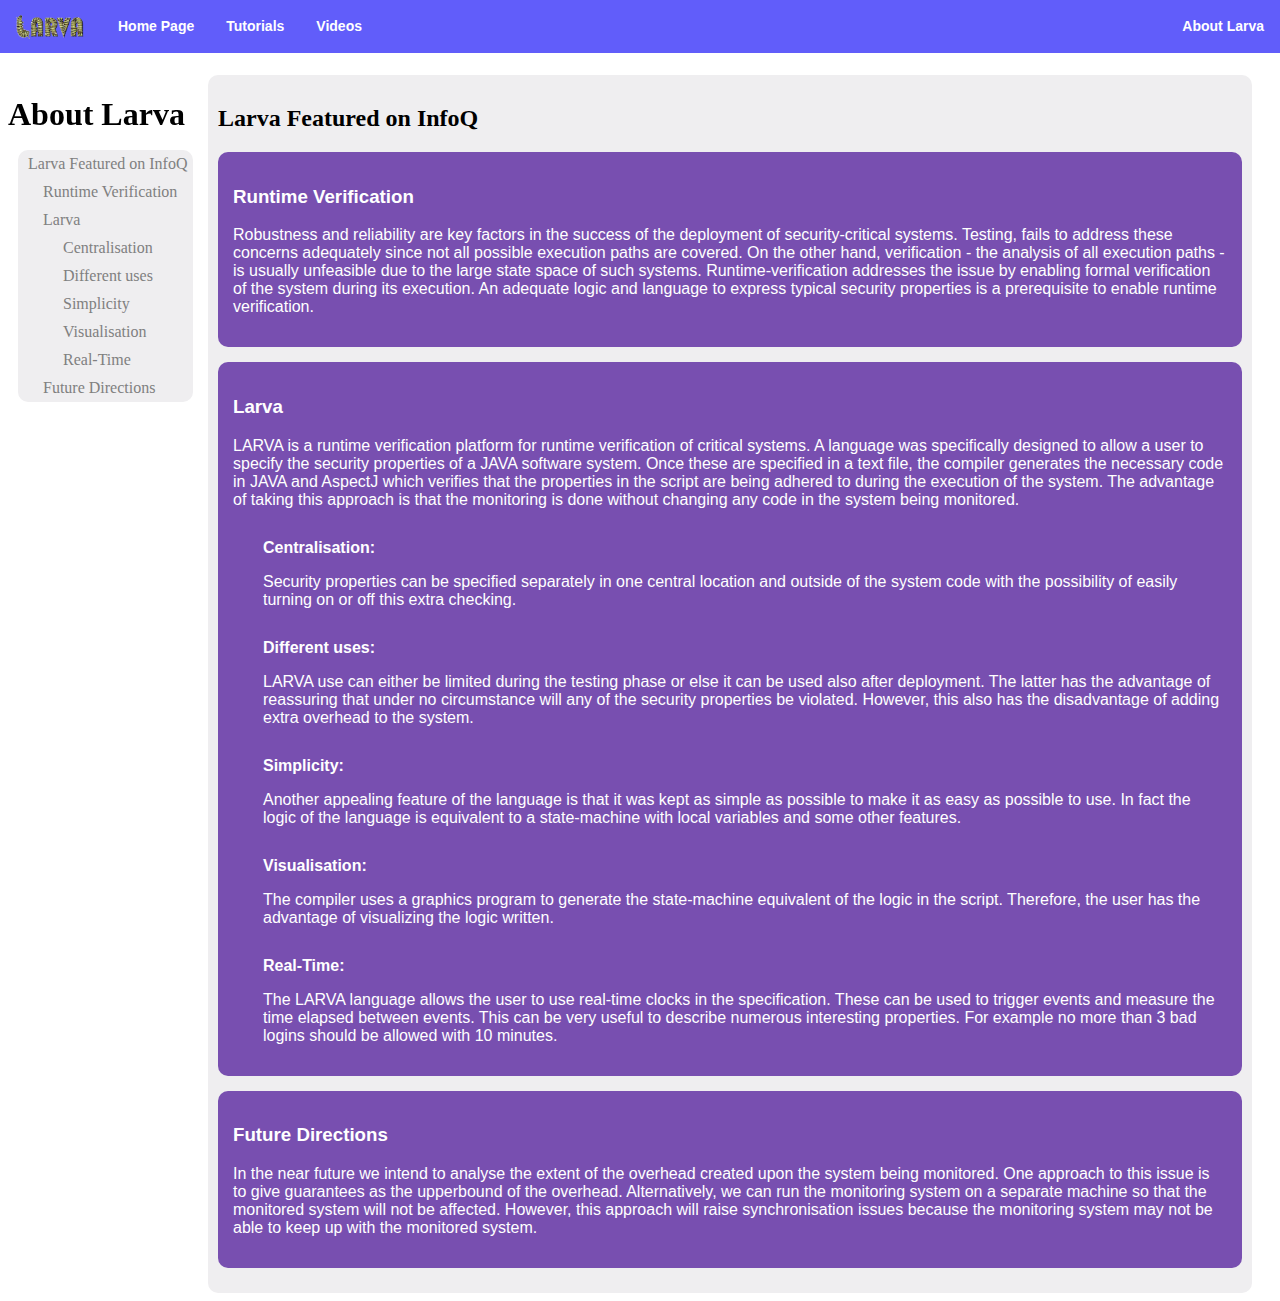
==== html/about_larva.html @ da55921a "Add files via upload" ====
<!DOCTYPE html>
<html lang="en">

<link href="about_larva.css" rel="stylesheet">

<head>
    <meta charset="utf-8">
    <meta http-equiv="X-UA-Compatible" content="IE=edge">
    <meta name="viewport" content="width=device-width, initial-scale=1.0">
    <title>Larva Tutorial</title>
    <link rel="stylesheet" href="main.css">

    <ul>
        <li><img src="larva.gif" alt="Larva"></li>
        <li><a class="l" href="index.html"> Home Page</a></li>
        <li><a class="l" href="tutorials.html"> Tutorials </a></li>
        <li><a class="l" href="videos.html"> Videos </a></li>
        <li><a class="r" href="about_larva.html"> About Larva </a></li>
    </ul>

</head>

<body>
    <h1> About Larva </h1>
    <div class="summary">
        <a class="first-row" href="#Larva Featured on InfoQ">Larva Featured on InfoQ</a>
        <a class="second-row" href="#Runtime Verification"> Runtime Verification</a>
        <a class="second-row" href="#Larva"> Larva</a>
        <a class="third-row" href="#Centralisation"> Centralisation</a>
        <a class="third-row" href="#Different uses"> Different uses</a>
        <a class="third-row" href="#Simplicity">  Simplicity</a>
        <a class="third-row" href="#Visualisation"> Visualisation</a>
        <a class="third-row" href="#Real-Time"> Real-Time</a>
        <a class="second-row" href="#Future Directions"> Future Directions</a>
        <!-- <a class="second-row" href="#Introduction to Aspect-Oriented"> Aspect-Oriented</a>
        <a class="second-row" href="#Literature Review of Runtime Verification"> Review Runtime Verification</a>
        <a class="second-row" href="#Runtime Monitoring"> Runtime Monitoring</a> -->
    </div>

    <div class="global-block">
        <h2 id="Larva Featured on InfoQ"> Larva Featured on InfoQ </h2>

        <div class="block" id="Runtime Verification">
            <h3>Runtime Verification</h3>
            <p>Robustness and reliability are key factors in the success of the deployment of security-critical systems. Testing, fails to address these concerns adequately since not all possible execution paths are covered. On the other hand, verification
                - the analysis of all execution paths - is usually unfeasible due to the large state space of such systems. Runtime-verification addresses the issue by enabling formal verification of the system during its execution. An adequate logic
                and language to express typical security properties is a prerequisite to enable runtime verification.</p>
        </div>

        <div class="block" id="Larva">
            <h3>Larva</h3>
            <p>LARVA is a runtime verification platform for runtime verification of critical systems. A language was specifically designed to allow a user to specify the security properties of a JAVA software system. Once these are specified in a text file,
                the compiler generates the necessary code in JAVA and AspectJ which verifies that the properties in the script are being adhered to during the execution of the system. The advantage of taking this approach is that the monitoring is done
                without changing any code in the system being monitored.</p>


            <div class="little-block" id="Centralisation">
                <h4>Centralisation:</h4>
                <p>Security properties can be specified separately in one central location and outside of the system code with the possibility of easily turning on or off this extra checking.</p>
            </div>

            <div class="little-block" id="Different uses">
                <h4>Different uses:</h4>
                <p>LARVA use can either be limited during the testing phase or else it can be used also after deployment. The latter has the advantage of reassuring that under no circumstance will any of the security properties be violated. However, this
                    also has the disadvantage of adding extra overhead to the system.</p>
            </div>

            <div class="little-block" id="Simplicity">
                <h4>Simplicity:</h4>
                <p>Another appealing feature of the language is that it was kept as simple as possible to make it as easy as possible to use. In fact the logic of the language is equivalent to a state-machine with local variables and some other features.</p>
            </div>

            <div class="little-block" id="Visualisation">
                <h4>Visualisation:</h4>
                <p>The compiler uses a graphics program to generate the state-machine equivalent of the logic in the script. Therefore, the user has the advantage of visualizing the logic written.</p>
            </div>

            <div class="little-block" id="Real-Time">
                <h4>Real-Time:</h4>
                <p>The LARVA language allows the user to use real-time clocks in the specification. These can be used to trigger events and measure the time elapsed between events. This can be very useful to describe numerous interesting properties. For
                    example no more than 3 bad logins should be allowed with 10 minutes.</p>
            </div>
        </div>

        <div class="block" id="Future Directions">
            <h3>Future Directions</h3>
            <p>In the near future we intend to analyse the extent of the overhead created upon the system being monitored. One approach to this issue is to give guarantees as the upperbound of the overhead. Alternatively, we can run the monitoring system
                on a separate machine so that the monitored system will not be affected. However, this approach will raise synchronisation issues because the monitoring system may not be able to keep up with the monitored system.</p>
        </div>

        <!--   <div class="block" id="Introduction to Aspect-Oriented">
            <h3>Introduction to Aspect-Oriented Programming as a Tool for Runtime Verification</h3>
            <p>In [1], we have given some examples to illustrate the appropriateness of using aspect-oriented programming. The most appealing contribution of aspect-oriented programming is the fact the monitoring code is automatically injected in the code
                without the need of manual intervention.</p>
        </div>

        <div class="block" id="Literature Review of Runtime Verification">
            <h3>Literature Review of Runtime Verification and Proposed Work</h3>
            <p>In [2], we have gone through major works in the area of runtime verification, highlighting examples and technologies which will be useful for our proposed work. The paper ends with a concrete proposal for creating a runtime verification tool
                (LARVA) and employing it in an appropriate case-study.</p>
        </div>

        <div class="block" id="Runtime Monitoring">
            <h3>Dynamic Event-Based Runtime Monitoring of Real-Time and Contextual Properties</h3>
            <p>In [3], we give the mathematical background of the runtime verification system LARVA. In addition, we give account of a case-study carried out on a transaction system. Finally, LARVA is compared to other prominent tools in the area of runtime
                verification through a benchmark.</p>
        </div> -->
    </div>
</body>

</html>
---- html/about_larva.css ----
body h1 {
    position: fixed;
}

.first-row {
    margin-left: 5px;
    color: gray;
    text-decoration: none;
    padding: 5px;
}

.second-row {
    margin-left: 20px;
    color: gray;
    text-decoration: none;
    padding: 5px;
}

.third-row {
    margin-left: 40px;
    color: gray;
    text-decoration: none;
    padding: 5px;
}

.global-block {
    background-color: #efeef0;
    margin-top: 75px;
    border-radius: 10px;
    margin-right: 20px;
    margin-left: 200px;
    padding: 10px;
    flex: 5%;
}

.summary {
    flex: 20%;
    margin-top: 75px;
    margin-right: 20px;
    margin-left: 10px;
    background-color: #efeef0;
    position: fixed;
    border-radius: 10px;
    display: grid;
}

.block {
    font-family: "Arial";
    color: white;
    text-align: left;
    background-color: #784fb0;
    border-radius: 10px;
    padding: 15px;
    margin-bottom: 15px;
}

.little-block {
    font-family: "Arial";
    color: white;
    text-align: left;
    background-color: #784fb0;
    padding-left: 30px;
}

div h4 {
    margin-top: 30px;
    margin-bottom: 0px;
}

@media screen and (max-width:680px) {
    /*a modifier pour faire une petite page cacher*/
    .summary {
        flex: 0%;
    }
    .global-block {
        margin-left: 20px;
    }
}
---- html/main.css ----
ul {
    list-style-type: none;
    margin: 0;
    padding: 0;
    overflow: hidden;
    position: fixed;
    background-color: #615dfa;
    top: 0;
    left: 0;
    width: 100%;
}

li a {
    cursor: pointer;
    display: block;
    color: white;
    flex-wrap: wrap;
    text-align: center;
    margin-top: 6px;
    padding: 12px 16px;
    text-decoration: none;
    font-family: "Arial";
    font-weight: bold;
    font-size: 14px;
}

li img {
    width: 70px;
    height: auto;
    display: block;
    float: left;
    padding: 14px 16px;
    text-decoration: none;
}

.l {
    float: left;
}

.r {
    float: right;
}

.flex-container {
    /* display: flex; */
    padding: 50px;
}

.tutorial-button {
    cursor: pointer;
    width: 320px;
    height: 500px;
    /* position: fixed; */
    margin-right: 70%;
    margin-left: 4%;
    margin-top: 200px;
}

.video-button {
    cursor: pointer;
    width: 320px;
    height: 500px;
    /* position: fixed; */
    margin-right: 30%;
    margin-left: 37%;
    margin-top: 100px;
}

.larva-button {
    cursor: pointer;
    width: 320px;
    height: 500px;
    /* position: fixed; */
    margin-right: 4%;
    margin-left: 70%;
    margin-top: 150px;
}

body::-webkit-scrollbar {
    width: 10px;
}

body::-webkit-scrollbar-track {
    background-color: #e5e5e5;
}

body::-webkit-scrollbar-thumb {
    background-color: #615dfa;
    border-radius: 15px;
}

body::-webkit-scrollbar-thumb:hover {
    background-color: #b5076b;
}

footer {
    margin-top: 40px;
    border-top: 7px solid #6f6f6f;
    background-color: #615dfa;
    color: white;
    padding: 5px 100px;
}

footer h1 {
    border-bottom: 1px solid white;
}

footer a {
    font-size: small;
    padding-bottom: 5px;
    color: white;
    text-decoration: none;
    display: grid;
}

footer .contact {
    text-decoration: none;
    display: flex;
    flex-wrap: wrap;
}

.Gordon-J-Pace {
    text-align: left;
    float: left;
    margin-left: 50px;
    flex: 10%;
}

.Christian-Colombo {
    text-align: right;
    float: right;
    margin-right: 50px;
    flex: 10%;
}

@media screen and (max-width:680px) {
    li a {
        cursor: pointer;
        display: block;
        color: white;
        flex-wrap: wrap;
        text-align: center;
        margin-top: 14px;
        padding: 5px;
        text-decoration: none;
        font-family: "Arial";
        font-weight: bold;
        font-size: 14px;
    }
}
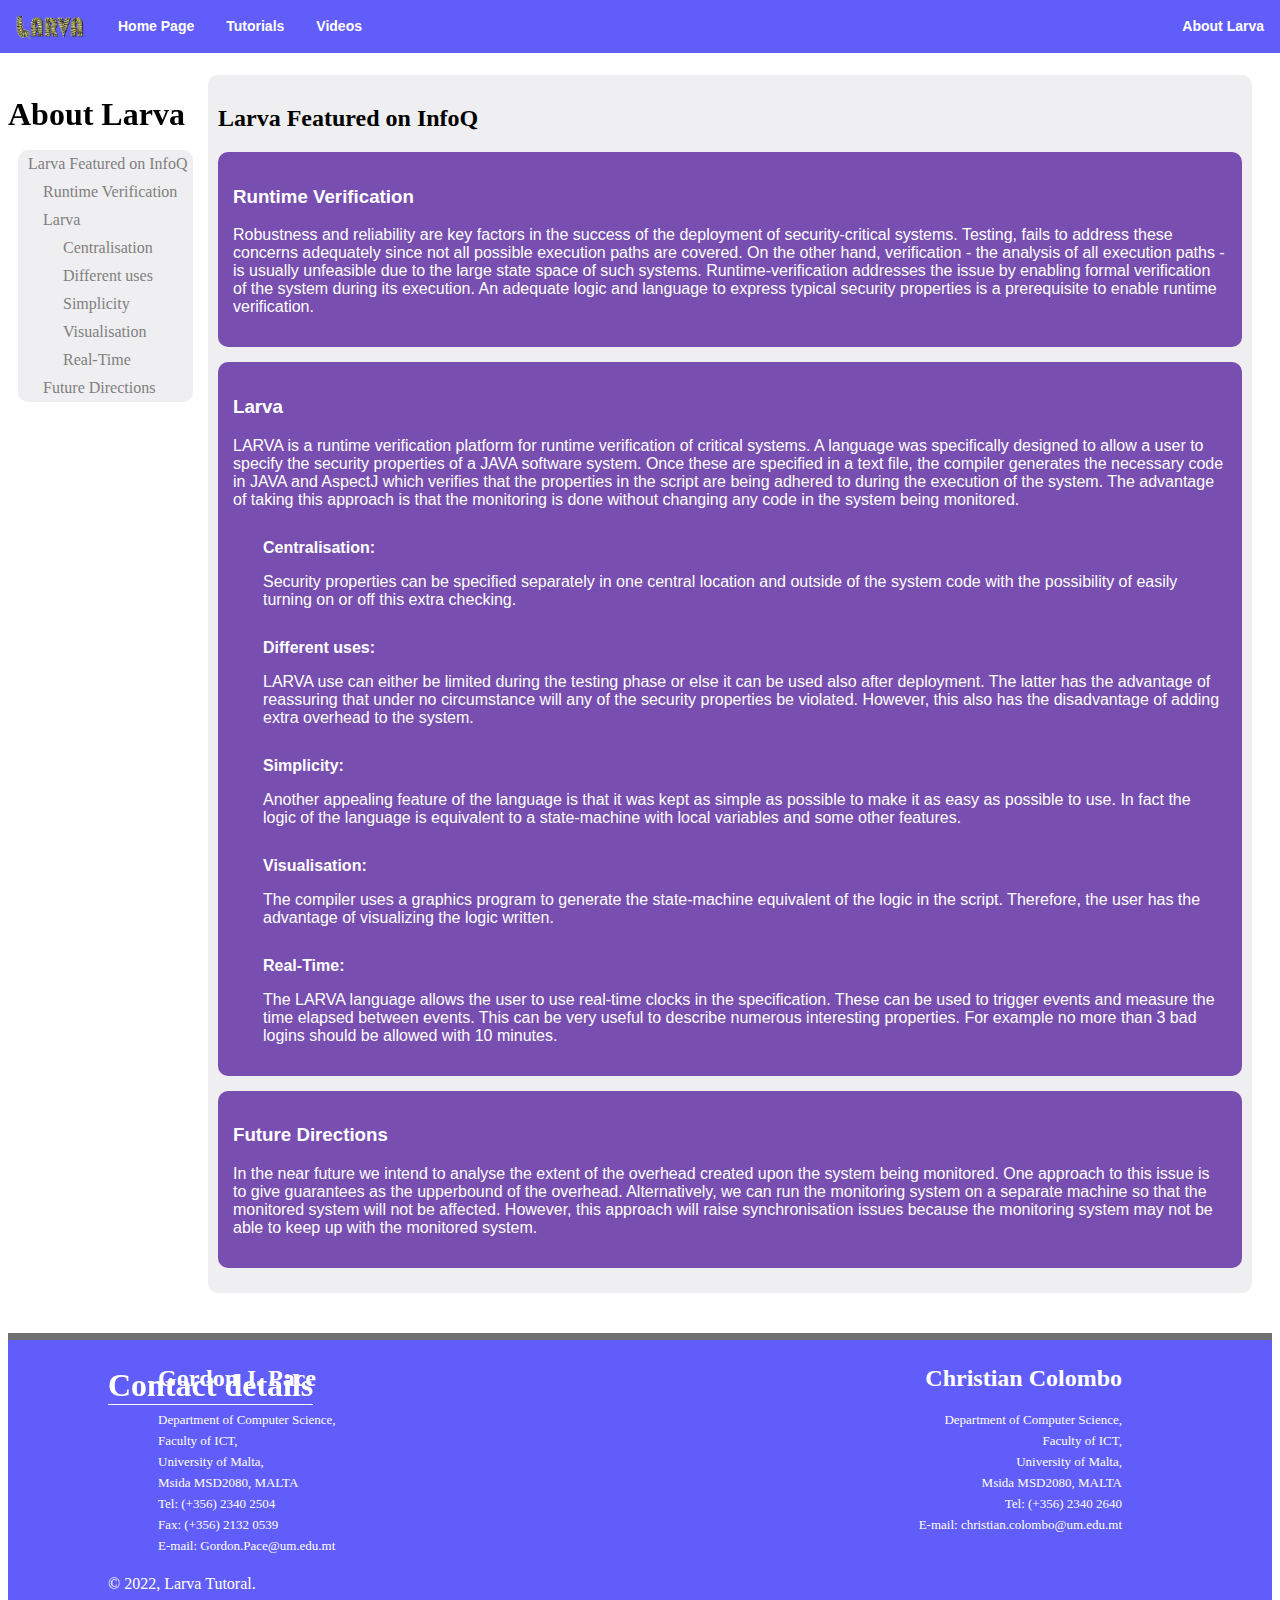
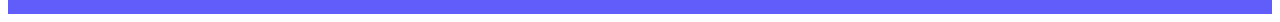
==== commit bf975c44: "Add files via upload" ====
--- a/html/about_larva.html
+++ b/html/about_larva.html
@@ -108,4 +108,30 @@
     </div>
 </body>
 
+<footer>
+    <h1>Contact details</h1>
+    <div class="contact">
+        <div class="Gordon-J-Pace">
+            <h2>Gordon J. Pace</h2>
+            <a href="https://www.um.edu.mt/ict/cs">Department of Computer Science,</a>
+            <a href="https://www.um.edu.mt/ict">Faculty of ICT,</a>
+            <a href="https://www.um.edu.mt">University of Malta,</a>
+            <a>Msida MSD2080, MALTA</a>
+            <a>Tel: (+356) 2340 2504</a>
+            <a>Fax: (+356) 2132 0539</a>
+            <a>E-mail: Gordon.Pace@um.edu.mt</a>
+        </div>
+        <div class="Christian-Colombo">
+            <h2>Christian Colombo</h2>
+            <a href="https://www.um.edu.mt/ict/cs">Department of Computer Science,</a>
+            <a href="https://www.um.edu.mt/ict">Faculty of ICT,</a>
+            <a href="https://www.um.edu.mt">University of Malta,</a>
+            <a>Msida MSD2080, MALTA</a>
+            <a>Tel: (+356) 2340 2640</a>
+            <a>E-mail: christian.colombo@um.edu.mt</a>
+        </div>
+    </div>
+    <p>&copy; 2022, Larva Tutoral.</p>
+</footer>
+
 </html>--- a/html/main.css
+++ b/html/main.css
@@ -46,34 +46,18 @@
     padding: 50px;
 }
 
-.tutorial-button {
+.block-button {
+    display: flex;
+}
+
+.button {
     cursor: pointer;
     width: 320px;
     height: 500px;
-    /* position: fixed; */
-    margin-right: 70%;
-    margin-left: 4%;
+    flex: 33%;
+    margin-left: 20px;
+    margin-right: 20px;
     margin-top: 200px;
-}
-
-.video-button {
-    cursor: pointer;
-    width: 320px;
-    height: 500px;
-    /* position: fixed; */
-    margin-right: 30%;
-    margin-left: 37%;
-    margin-top: 100px;
-}
-
-.larva-button {
-    cursor: pointer;
-    width: 320px;
-    height: 500px;
-    /* position: fixed; */
-    margin-right: 4%;
-    margin-left: 70%;
-    margin-top: 150px;
 }
 
 body::-webkit-scrollbar {
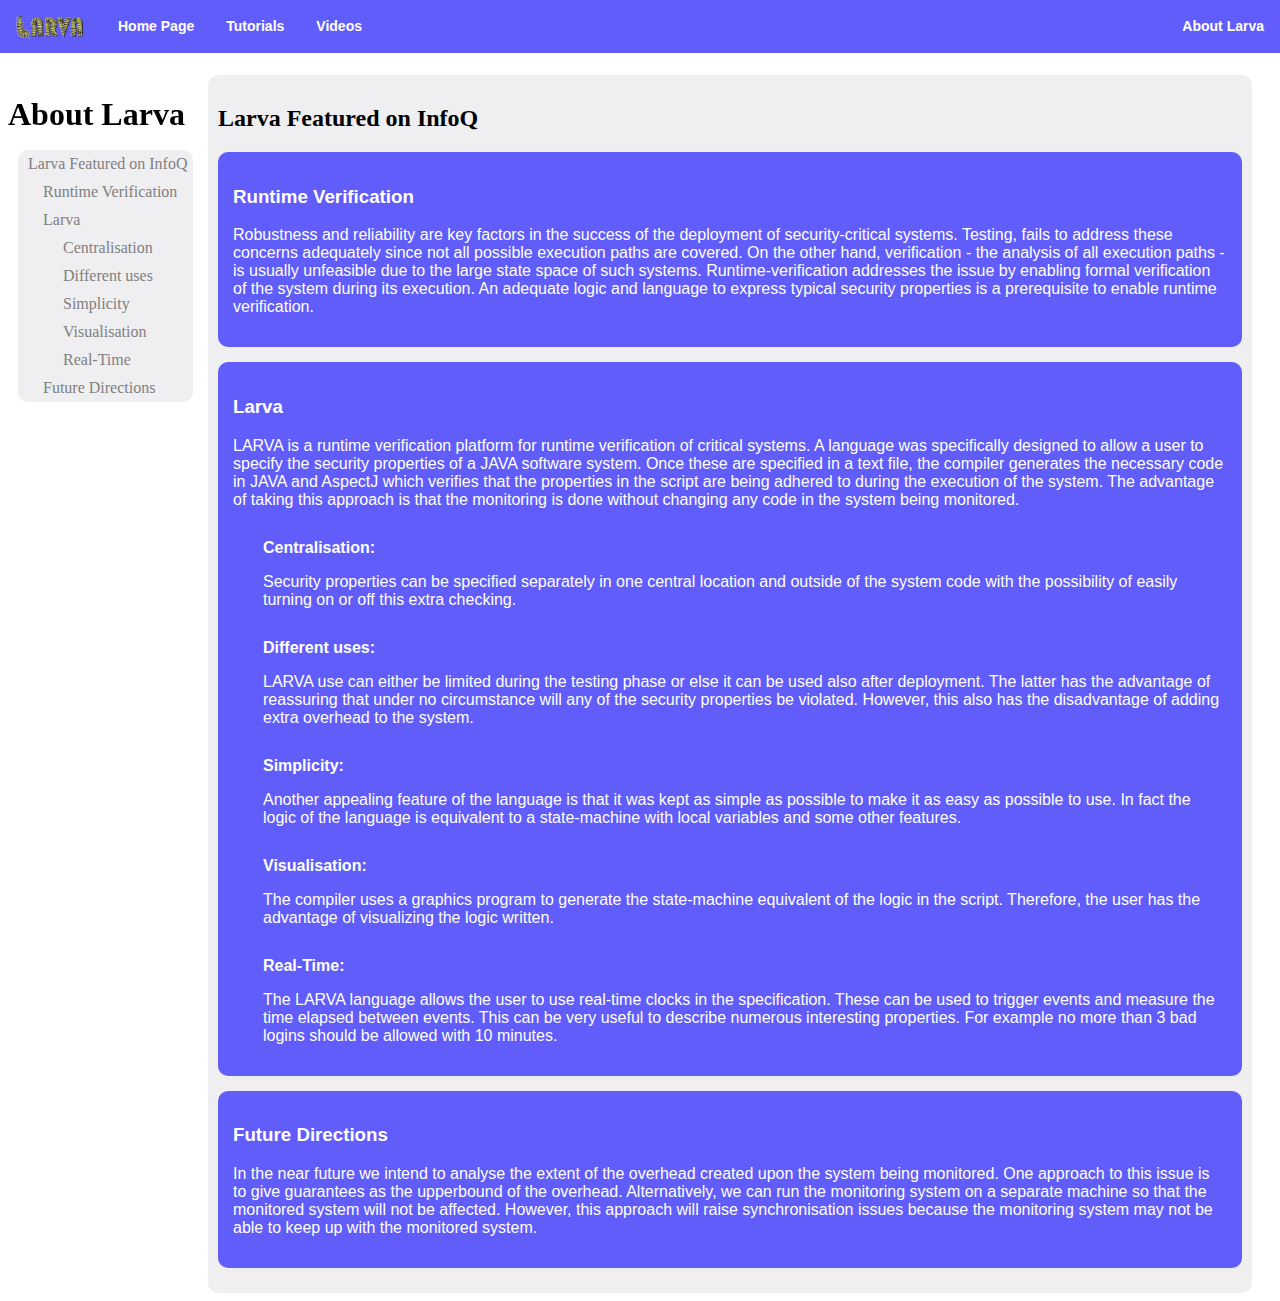
==== commit e55d5fed: "Add files via upload" ====
--- a/html/about_larva.html
+++ b/html/about_larva.html
@@ -108,30 +108,4 @@
     </div>
 </body>
 
-<footer>
-    <h1>Contact details</h1>
-    <div class="contact">
-        <div class="Gordon-J-Pace">
-            <h2>Gordon J. Pace</h2>
-            <a href="https://www.um.edu.mt/ict/cs">Department of Computer Science,</a>
-            <a href="https://www.um.edu.mt/ict">Faculty of ICT,</a>
-            <a href="https://www.um.edu.mt">University of Malta,</a>
-            <a>Msida MSD2080, MALTA</a>
-            <a>Tel: (+356) 2340 2504</a>
-            <a>Fax: (+356) 2132 0539</a>
-            <a>E-mail: Gordon.Pace@um.edu.mt</a>
-        </div>
-        <div class="Christian-Colombo">
-            <h2>Christian Colombo</h2>
-            <a href="https://www.um.edu.mt/ict/cs">Department of Computer Science,</a>
-            <a href="https://www.um.edu.mt/ict">Faculty of ICT,</a>
-            <a href="https://www.um.edu.mt">University of Malta,</a>
-            <a>Msida MSD2080, MALTA</a>
-            <a>Tel: (+356) 2340 2640</a>
-            <a>E-mail: christian.colombo@um.edu.mt</a>
-        </div>
-    </div>
-    <p>&copy; 2022, Larva Tutoral.</p>
-</footer>
-
 </html>--- a/html/about_larva.css
+++ b/html/about_larva.css
@@ -48,7 +48,7 @@
     font-family: "Arial";
     color: white;
     text-align: left;
-    background-color: #784fb0;
+    background-color: #615dfa;
     border-radius: 10px;
     padding: 15px;
     margin-bottom: 15px;
@@ -58,7 +58,7 @@
     font-family: "Arial";
     color: white;
     text-align: left;
-    background-color: #784fb0;
+    background-color: #615dfa;
     padding-left: 30px;
 }
 
--- a/html/main.css
+++ b/html/main.css
@@ -46,18 +46,34 @@
     padding: 50px;
 }
 
-.block-button {
-    display: flex;
-}
-
-.button {
+.tutorial-button {
     cursor: pointer;
     width: 320px;
     height: 500px;
-    flex: 33%;
-    margin-left: 20px;
-    margin-right: 20px;
+    /* position: fixed; */
+    margin-right: 70%;
+    margin-left: 4%;
     margin-top: 200px;
+}
+
+.video-button {
+    cursor: pointer;
+    width: 320px;
+    height: 500px;
+    /* position: fixed; */
+    margin-right: 30%;
+    margin-left: 37%;
+    margin-top: 100px;
+}
+
+.larva-button {
+    cursor: pointer;
+    width: 320px;
+    height: 500px;
+    /* position: fixed; */
+    margin-right: 4%;
+    margin-left: 70%;
+    margin-top: 150px;
 }
 
 body::-webkit-scrollbar {
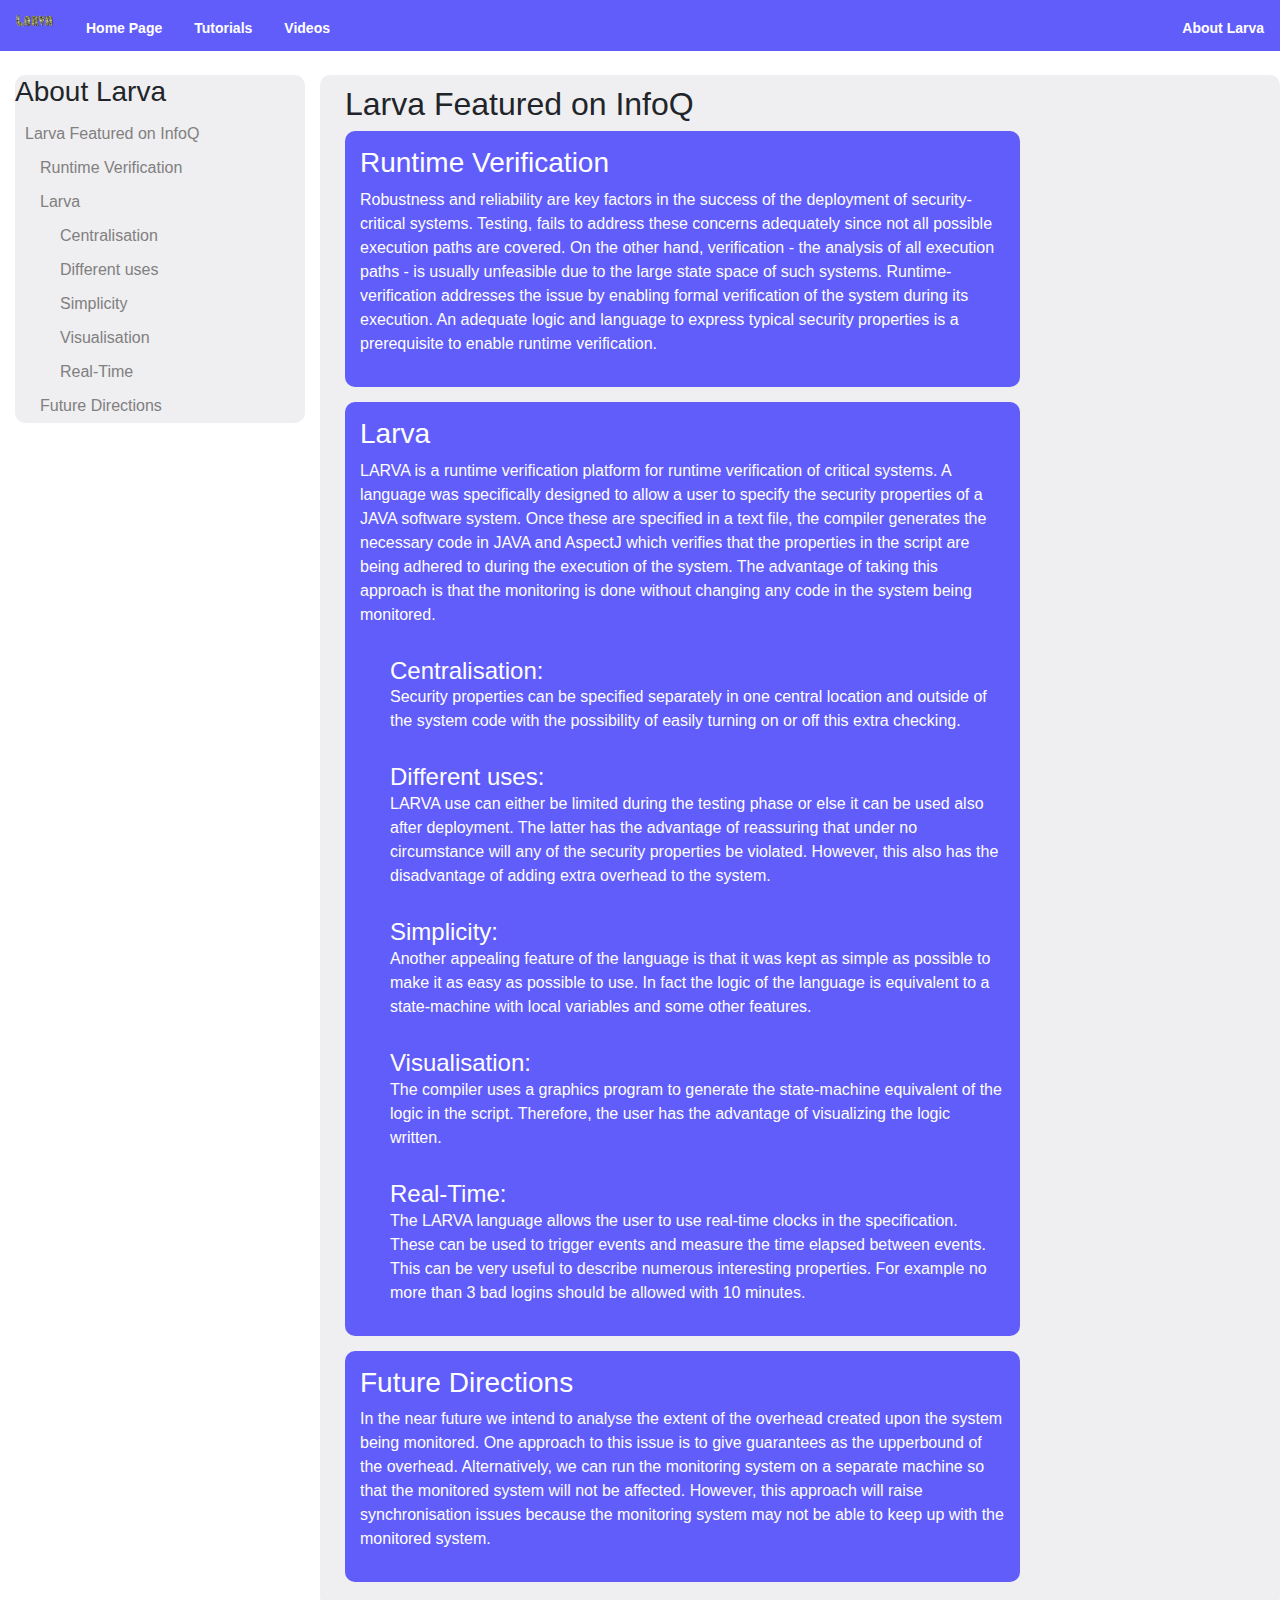
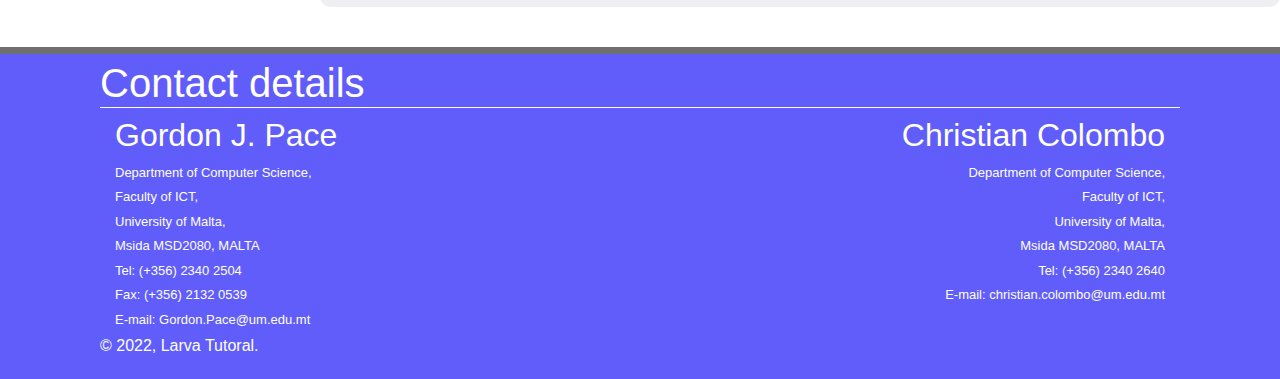
==== commit f88b2cbd: "Add files via upload" ====
--- a/html/about_larva.html
+++ b/html/about_larva.html
@@ -2,6 +2,9 @@
 <html lang="en">
 
 <link href="about_larva.css" rel="stylesheet">
+<script src="https://ajax.googleapis.com/ajax/libs/jquery/3.6.1/jquery.min.js"></script>
+<link rel="stylesheet" href="https://cdn.jsdelivr.net/npm/bootstrap@4.0.0/dist/css/bootstrap.min.css">
+<script src="https://cdn.jsdelivr.net/npm/popper.js@1.12.9/dist/umd/popper.min.js"></script>
 
 <head>
     <meta charset="utf-8">
@@ -21,91 +24,134 @@
 </head>
 
 <body>
-    <h1> About Larva </h1>
-    <div class="summary">
-        <a class="first-row" href="#Larva Featured on InfoQ">Larva Featured on InfoQ</a>
-        <a class="second-row" href="#Runtime Verification"> Runtime Verification</a>
-        <a class="second-row" href="#Larva"> Larva</a>
-        <a class="third-row" href="#Centralisation"> Centralisation</a>
-        <a class="third-row" href="#Different uses"> Different uses</a>
-        <a class="third-row" href="#Simplicity">  Simplicity</a>
-        <a class="third-row" href="#Visualisation"> Visualisation</a>
-        <a class="third-row" href="#Real-Time"> Real-Time</a>
-        <a class="second-row" href="#Future Directions"> Future Directions</a>
-        <!-- <a class="second-row" href="#Introduction to Aspect-Oriented"> Aspect-Oriented</a>
-        <a class="second-row" href="#Literature Review of Runtime Verification"> Review Runtime Verification</a>
-        <a class="second-row" href="#Runtime Monitoring"> Runtime Monitoring</a> -->
-    </div>
+    <div class="container-fluid">
+        <div class="row">
+            <div class="col-md-3 col-sm-12">
+                <div class="summary">
+                    <h3> About Larva </h3>
+                    <a class="first-row" href="#Larva Featured on InfoQ">Larva Featured on InfoQ</a>
+                    <a class="second-row" href="#Runtime Verification"> Runtime Verification</a>
+                    <a class="second-row" href="#Larva"> Larva</a>
+                    <a class="third-row" href="#Centralisation"> Centralisation</a>
+                    <a class="third-row" href="#Different uses"> Different uses</a>
+                    <a class="third-row" href="#Simplicity">  Simplicity</a>
+                    <a class="third-row" href="#Visualisation"> Visualisation</a>
+                    <a class="third-row" href="#Real-Time"> Real-Time</a>
+                    <a class="second-row" href="#Future Directions"> Future Directions</a>
+                    <!-- <a class="second-row" href="#Introduction to Aspect-Oriented"> Aspect-Oriented</a>
+                    <a class="second-row" href="#Literature Review of Runtime Verification"> Review Runtime Verification</a>
+                    <a class="second-row" href="#Runtime Monitoring"> Runtime Monitoring</a> -->
+                </div>
+            </div>
 
-    <div class="global-block">
-        <h2 id="Larva Featured on InfoQ"> Larva Featured on InfoQ </h2>
+            <div class="global-block">
+                <div class="col-md-9 col-sm-12">
+                    <h2 id="Larva Featured on InfoQ"> Larva Featured on InfoQ </h2>
 
-        <div class="block" id="Runtime Verification">
-            <h3>Runtime Verification</h3>
-            <p>Robustness and reliability are key factors in the success of the deployment of security-critical systems. Testing, fails to address these concerns adequately since not all possible execution paths are covered. On the other hand, verification
-                - the analysis of all execution paths - is usually unfeasible due to the large state space of such systems. Runtime-verification addresses the issue by enabling formal verification of the system during its execution. An adequate logic
-                and language to express typical security properties is a prerequisite to enable runtime verification.</p>
-        </div>
+                    <div class="block" id="Runtime Verification">
+                        <h3>Runtime Verification</h3>
+                        <p>Robustness and reliability are key factors in the success of the deployment of security-critical systems. Testing, fails to address these concerns adequately since not all possible execution paths are covered. On the other hand,
+                            verification - the analysis of all execution paths - is usually unfeasible due to the large state space of such systems. Runtime-verification addresses the issue by enabling formal verification of the system during its execution.
+                            An adequate logic and language to express typical security properties is a prerequisite to enable runtime verification.</p>
+                    </div>
 
-        <div class="block" id="Larva">
-            <h3>Larva</h3>
-            <p>LARVA is a runtime verification platform for runtime verification of critical systems. A language was specifically designed to allow a user to specify the security properties of a JAVA software system. Once these are specified in a text file,
-                the compiler generates the necessary code in JAVA and AspectJ which verifies that the properties in the script are being adhered to during the execution of the system. The advantage of taking this approach is that the monitoring is done
-                without changing any code in the system being monitored.</p>
+                    <div class="block" id="Larva">
+                        <h3>Larva</h3>
+                        <p>LARVA is a runtime verification platform for runtime verification of critical systems. A language was specifically designed to allow a user to specify the security properties of a JAVA software system. Once these are specified
+                            in a text file, the compiler generates the necessary code in JAVA and AspectJ which verifies that the properties in the script are being adhered to during the execution of the system. The advantage of taking this approach is
+                            that the monitoring is done without changing any code in the system being monitored.</p>
 
 
-            <div class="little-block" id="Centralisation">
-                <h4>Centralisation:</h4>
-                <p>Security properties can be specified separately in one central location and outside of the system code with the possibility of easily turning on or off this extra checking.</p>
-            </div>
+                        <div class="little-block" id="Centralisation">
+                            <h4>Centralisation:</h4>
+                            <p>Security properties can be specified separately in one central location and outside of the system code with the possibility of easily turning on or off this extra checking.</p>
+                        </div>
 
-            <div class="little-block" id="Different uses">
-                <h4>Different uses:</h4>
-                <p>LARVA use can either be limited during the testing phase or else it can be used also after deployment. The latter has the advantage of reassuring that under no circumstance will any of the security properties be violated. However, this
-                    also has the disadvantage of adding extra overhead to the system.</p>
-            </div>
+                        <div class="little-block" id="Different uses">
+                            <h4>Different uses:</h4>
+                            <p>LARVA use can either be limited during the testing phase or else it can be used also after deployment. The latter has the advantage of reassuring that under no circumstance will any of the security properties be violated. However,
+                                this also has the disadvantage of adding extra overhead to the system.</p>
+                        </div>
 
-            <div class="little-block" id="Simplicity">
-                <h4>Simplicity:</h4>
-                <p>Another appealing feature of the language is that it was kept as simple as possible to make it as easy as possible to use. In fact the logic of the language is equivalent to a state-machine with local variables and some other features.</p>
-            </div>
+                        <div class="little-block" id="Simplicity">
+                            <h4>Simplicity:</h4>
+                            <p>Another appealing feature of the language is that it was kept as simple as possible to make it as easy as possible to use. In fact the logic of the language is equivalent to a state-machine with local variables and some other
+                                features.
+                            </p>
+                        </div>
 
-            <div class="little-block" id="Visualisation">
-                <h4>Visualisation:</h4>
-                <p>The compiler uses a graphics program to generate the state-machine equivalent of the logic in the script. Therefore, the user has the advantage of visualizing the logic written.</p>
-            </div>
+                        <div class="little-block" id="Visualisation">
+                            <h4>Visualisation:</h4>
+                            <p>The compiler uses a graphics program to generate the state-machine equivalent of the logic in the script. Therefore, the user has the advantage of visualizing the logic written.</p>
+                        </div>
 
-            <div class="little-block" id="Real-Time">
-                <h4>Real-Time:</h4>
-                <p>The LARVA language allows the user to use real-time clocks in the specification. These can be used to trigger events and measure the time elapsed between events. This can be very useful to describe numerous interesting properties. For
-                    example no more than 3 bad logins should be allowed with 10 minutes.</p>
+                        <div class="little-block" id="Real-Time">
+                            <h4>Real-Time:</h4>
+                            <p>The LARVA language allows the user to use real-time clocks in the specification. These can be used to trigger events and measure the time elapsed between events. This can be very useful to describe numerous interesting properties.
+                                For example no more than 3 bad logins should be allowed with 10 minutes.</p>
+                        </div>
+                    </div>
+
+                    <div class="block" id="Future Directions">
+                        <h3>Future Directions</h3>
+                        <p>In the near future we intend to analyse the extent of the overhead created upon the system being monitored. One approach to this issue is to give guarantees as the upperbound of the overhead. Alternatively, we can run the monitoring
+                            system on a separate machine so that the monitored system will not be affected. However, this approach will raise synchronisation issues because the monitoring system may not be able to keep up with the monitored system.</p>
+                    </div>
+
+                    <!--   <div class="block" id="Introduction to Aspect-Oriented">
+                    <h3>Introduction to Aspect-Oriented Programming as a Tool for Runtime Verification</h3>
+                    <p>In [1], we have given some examples to illustrate the appropriateness of using aspect-oriented programming. The most appealing contribution of aspect-oriented programming is the fact the monitoring code is automatically injected in the code
+                        without the need of manual intervention.</p>
+                    </div>
+
+                    <div class="block" id="Literature Review of Runtime Verification">
+                    <h3>Literature Review of Runtime Verification and Proposed Work</h3>
+                    <p>In [2], we have gone through major works in the area of runtime verification, highlighting examples and technologies which will be useful for our proposed work. The paper ends with a concrete proposal for creating a runtime verification tool
+                        (LARVA) and employing it in an appropriate case-study.</p>
+                    </div>
+
+                     <div class="block" id="Runtime Monitoring">
+                    <h3>Dynamic Event-Based Runtime Monitoring of Real-Time and Contextual Properties</h3>
+                    <p>In [3], we give the mathematical background of the runtime verification system LARVA. In addition, we give account of a case-study carried out on a transaction system. Finally, LARVA is compared to other prominent tools in the area of runtime
+                        verification through a benchmark.</p>
+                    </div> -->
+
+                </div>
             </div>
         </div>
-
-        <div class="block" id="Future Directions">
-            <h3>Future Directions</h3>
-            <p>In the near future we intend to analyse the extent of the overhead created upon the system being monitored. One approach to this issue is to give guarantees as the upperbound of the overhead. Alternatively, we can run the monitoring system
-                on a separate machine so that the monitored system will not be affected. However, this approach will raise synchronisation issues because the monitoring system may not be able to keep up with the monitored system.</p>
-        </div>
-
-        <!--   <div class="block" id="Introduction to Aspect-Oriented">
-            <h3>Introduction to Aspect-Oriented Programming as a Tool for Runtime Verification</h3>
-            <p>In [1], we have given some examples to illustrate the appropriateness of using aspect-oriented programming. The most appealing contribution of aspect-oriented programming is the fact the monitoring code is automatically injected in the code
-                without the need of manual intervention.</p>
-        </div>
-
-        <div class="block" id="Literature Review of Runtime Verification">
-            <h3>Literature Review of Runtime Verification and Proposed Work</h3>
-            <p>In [2], we have gone through major works in the area of runtime verification, highlighting examples and technologies which will be useful for our proposed work. The paper ends with a concrete proposal for creating a runtime verification tool
-                (LARVA) and employing it in an appropriate case-study.</p>
-        </div>
-
-        <div class="block" id="Runtime Monitoring">
-            <h3>Dynamic Event-Based Runtime Monitoring of Real-Time and Contextual Properties</h3>
-            <p>In [3], we give the mathematical background of the runtime verification system LARVA. In addition, we give account of a case-study carried out on a transaction system. Finally, LARVA is compared to other prominent tools in the area of runtime
-                verification through a benchmark.</p>
-        </div> -->
     </div>
 </body>
 
+<footer>
+    <h1>Contact details</h1>
+    <div class="container-fluid">
+        <div class="row">
+            <div class="col-md-6 col-sm-12">
+                <div class="Gordon-J-Pace">
+                    <h2>Gordon J. Pace</h2>
+                    <a href="https://www.um.edu.mt/ict/cs">Department of Computer Science,</a>
+                    <a href="https://www.um.edu.mt/ict">Faculty of ICT,</a>
+                    <a href="https://www.um.edu.mt">University of Malta,</a>
+                    <a>Msida MSD2080, MALTA</a>
+                    <a>Tel: (+356) 2340 2504</a>
+                    <a>Fax: (+356) 2132 0539</a>
+                    <a>E-mail: Gordon.Pace@um.edu.mt</a>
+                </div>
+            </div>
+            <div class="col-md-6 col-sm-12">
+                <div class="Christian-Colombo">
+                    <h2>Christian Colombo</h2>
+                    <a href="https://www.um.edu.mt/ict/cs">Department of Computer Science,</a>
+                    <a href="https://www.um.edu.mt/ict">Faculty of ICT,</a>
+                    <a href="https://www.um.edu.mt">University of Malta,</a>
+                    <a>Msida MSD2080, MALTA</a>
+                    <a>Tel: (+356) 2340 2640</a>
+                    <a>E-mail: christian.colombo@um.edu.mt</a>
+                </div>
+            </div>
+        </div>
+    </div>
+    <p>&copy; 2022, Larva Tutoral.</p>
+</footer>
+
 </html>--- a/html/about_larva.css
+++ b/html/about_larva.css
@@ -1,7 +1,3 @@
-body h1 {
-    position: fixed;
-}
-
 .first-row {
     margin-left: 5px;
     color: gray;
@@ -27,19 +23,14 @@
     background-color: #efeef0;
     margin-top: 75px;
     border-radius: 10px;
-    margin-right: 20px;
-    margin-left: 200px;
     padding: 10px;
     flex: 5%;
+    width: 100%;
 }
 
 .summary {
-    flex: 20%;
     margin-top: 75px;
-    margin-right: 20px;
-    margin-left: 10px;
     background-color: #efeef0;
-    position: fixed;
     border-radius: 10px;
     display: grid;
 }
@@ -52,6 +43,7 @@
     border-radius: 10px;
     padding: 15px;
     margin-bottom: 15px;
+    width: 100%;
 }
 
 .little-block {
@@ -67,8 +59,7 @@
     margin-bottom: 0px;
 }
 
-@media screen and (max-width:680px) {
-    /*a modifier pour faire une petite page cacher*/
+@media screen and (max-width:768px) {
     .summary {
         flex: 0%;
     }
--- a/html/main.css
+++ b/html/main.css
@@ -8,6 +8,7 @@
     top: 0;
     left: 0;
     width: 100%;
+    z-index: 1;
 }
 
 li a {
@@ -41,39 +42,14 @@
     float: right;
 }
 
-.flex-container {
-    /* display: flex; */
-    padding: 50px;
-}
-
-.tutorial-button {
+.button {
     cursor: pointer;
-    width: 320px;
-    height: 500px;
-    /* position: fixed; */
-    margin-right: 70%;
-    margin-left: 4%;
-    margin-top: 200px;
-}
-
-.video-button {
-    cursor: pointer;
-    width: 320px;
-    height: 500px;
-    /* position: fixed; */
-    margin-right: 30%;
-    margin-left: 37%;
+    border: none;
+    background-color: white;
+    align-items: center;
     margin-top: 100px;
-}
-
-.larva-button {
-    cursor: pointer;
-    width: 320px;
-    height: 500px;
-    /* position: fixed; */
-    margin-right: 4%;
-    margin-left: 70%;
-    margin-top: 150px;
+    margin-right: 125px;
+    margin-left: 125px;
 }
 
 body::-webkit-scrollbar {
@@ -113,27 +89,15 @@
     display: grid;
 }
 
-footer .contact {
-    text-decoration: none;
-    display: flex;
-    flex-wrap: wrap;
-}
-
 .Gordon-J-Pace {
     text-align: left;
-    float: left;
-    margin-left: 50px;
-    flex: 10%;
 }
 
 .Christian-Colombo {
     text-align: right;
-    float: right;
-    margin-right: 50px;
-    flex: 10%;
 }
 
-@media screen and (max-width:680px) {
+@media screen and (max-width:768px) {
     li a {
         cursor: pointer;
         display: block;
@@ -147,4 +111,16 @@
         font-weight: bold;
         font-size: 14px;
     }
+    .Christian-Colombo {
+        text-align: left;
+    }
+    footer h1 {
+        font-size: medium;
+    }
+    footer h2 {
+        font-size: medium;
+    }
+    footer a {
+        font-size: x-small;
+    }
 }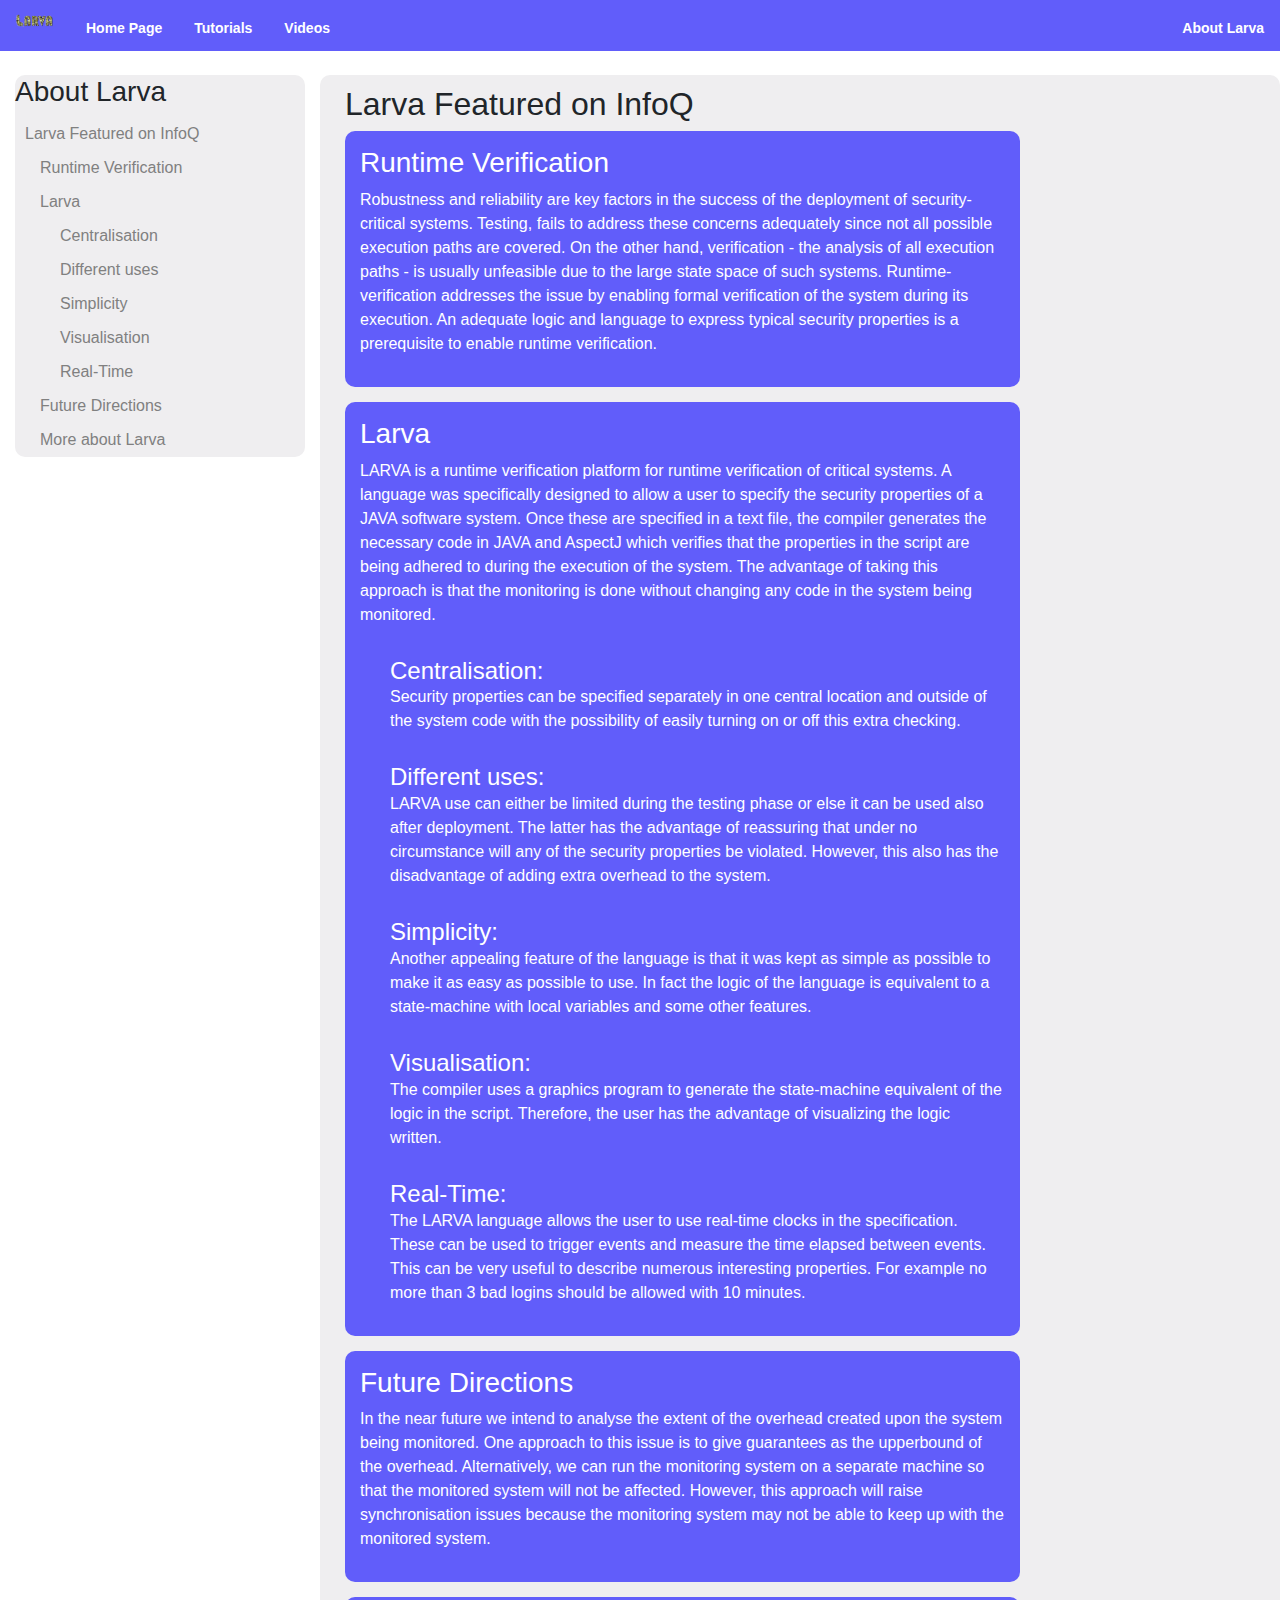
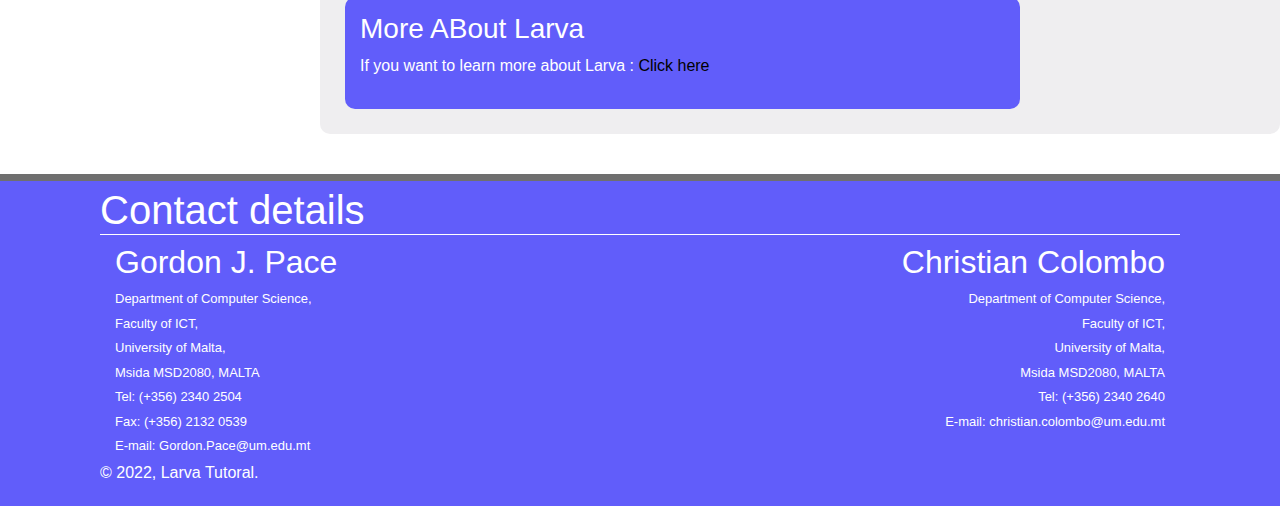
==== commit 8a125496: "Add files via upload" ====
--- a/html/about_larva.html
+++ b/html/about_larva.html
@@ -38,6 +38,7 @@
                     <a class="third-row" href="#Visualisation"> Visualisation</a>
                     <a class="third-row" href="#Real-Time"> Real-Time</a>
                     <a class="second-row" href="#Future Directions"> Future Directions</a>
+                    <a class="second-row" href="#More about Larva"> More about Larva</a>
                     <!-- <a class="second-row" href="#Introduction to Aspect-Oriented"> Aspect-Oriented</a>
                     <a class="second-row" href="#Literature Review of Runtime Verification"> Review Runtime Verification</a>
                     <a class="second-row" href="#Runtime Monitoring"> Runtime Monitoring</a> -->
@@ -98,23 +99,10 @@
                             system on a separate machine so that the monitored system will not be affected. However, this approach will raise synchronisation issues because the monitoring system may not be able to keep up with the monitored system.</p>
                     </div>
 
-                    <!--   <div class="block" id="Introduction to Aspect-Oriented">
-                    <h3>Introduction to Aspect-Oriented Programming as a Tool for Runtime Verification</h3>
-                    <p>In [1], we have given some examples to illustrate the appropriateness of using aspect-oriented programming. The most appealing contribution of aspect-oriented programming is the fact the monitoring code is automatically injected in the code
-                        without the need of manual intervention.</p>
+                    <div class="block" id="More about Larva">
+                        <h3>More ABout Larva</h3>
+                        <p> If you want to learn more about Larva : <a href="http://staff.um.edu.mt/__data/assets/pdf_file/0015/327102/larva.pdf"> Click here</a> </p>
                     </div>
-
-                    <div class="block" id="Literature Review of Runtime Verification">
-                    <h3>Literature Review of Runtime Verification and Proposed Work</h3>
-                    <p>In [2], we have gone through major works in the area of runtime verification, highlighting examples and technologies which will be useful for our proposed work. The paper ends with a concrete proposal for creating a runtime verification tool
-                        (LARVA) and employing it in an appropriate case-study.</p>
-                    </div>
-
-                     <div class="block" id="Runtime Monitoring">
-                    <h3>Dynamic Event-Based Runtime Monitoring of Real-Time and Contextual Properties</h3>
-                    <p>In [3], we give the mathematical background of the runtime verification system LARVA. In addition, we give account of a case-study carried out on a transaction system. Finally, LARVA is compared to other prominent tools in the area of runtime
-                        verification through a benchmark.</p>
-                    </div> -->
 
                 </div>
             </div>
--- a/html/about_larva.css
+++ b/html/about_larva.css
@@ -59,6 +59,10 @@
     margin-bottom: 0px;
 }
 
+div a {
+    color: black;
+}
+
 @media screen and (max-width:768px) {
     .summary {
         flex: 0%;
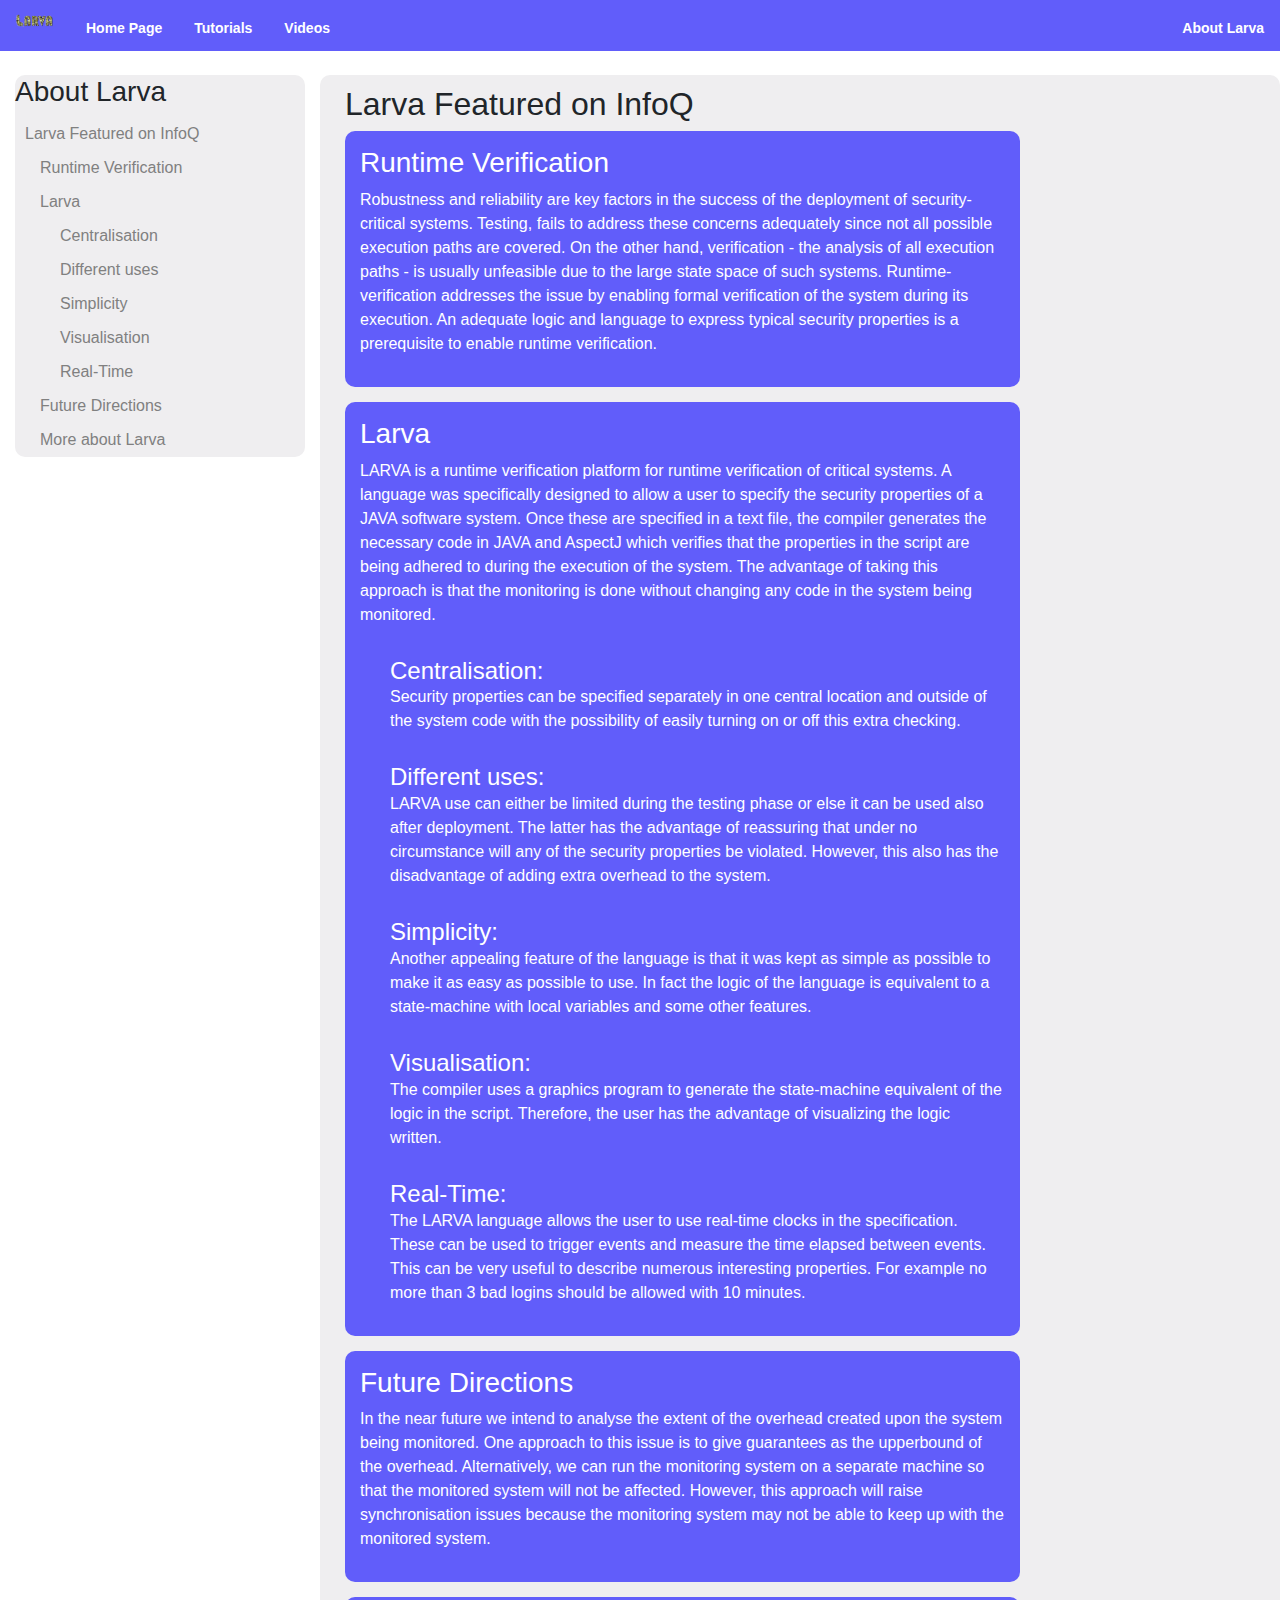
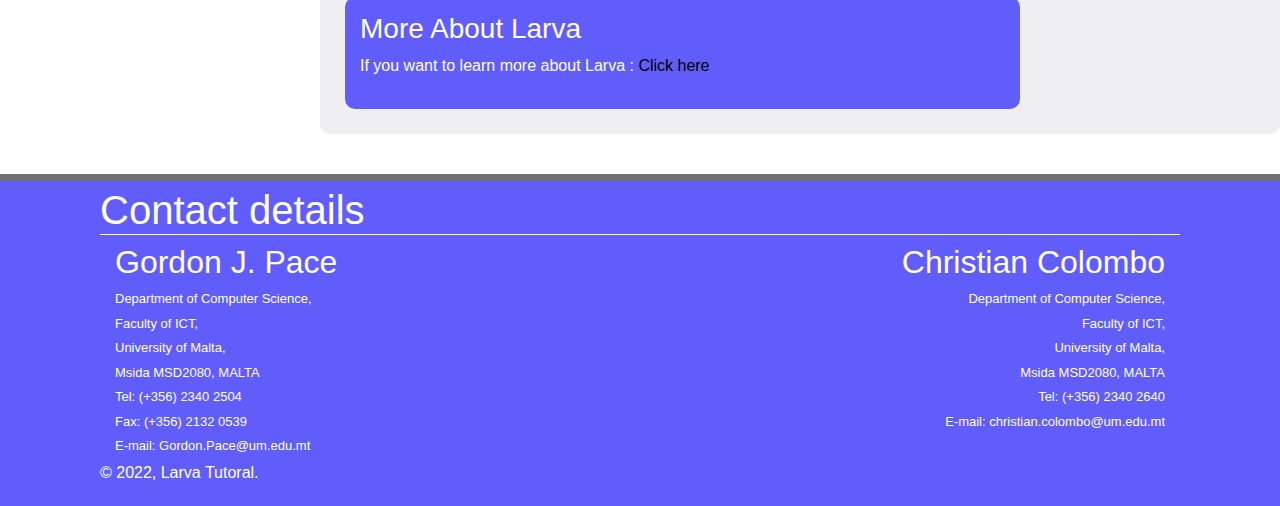
==== commit 4a2619b5: "Add files via upload" ====
--- a/html/about_larva.html
+++ b/html/about_larva.html
@@ -100,7 +100,7 @@
                     </div>
 
                     <div class="block" id="More about Larva">
-                        <h3>More ABout Larva</h3>
+                        <h3>More About Larva</h3>
                         <p> If you want to learn more about Larva : <a href="http://staff.um.edu.mt/__data/assets/pdf_file/0015/327102/larva.pdf"> Click here</a> </p>
                     </div>
 
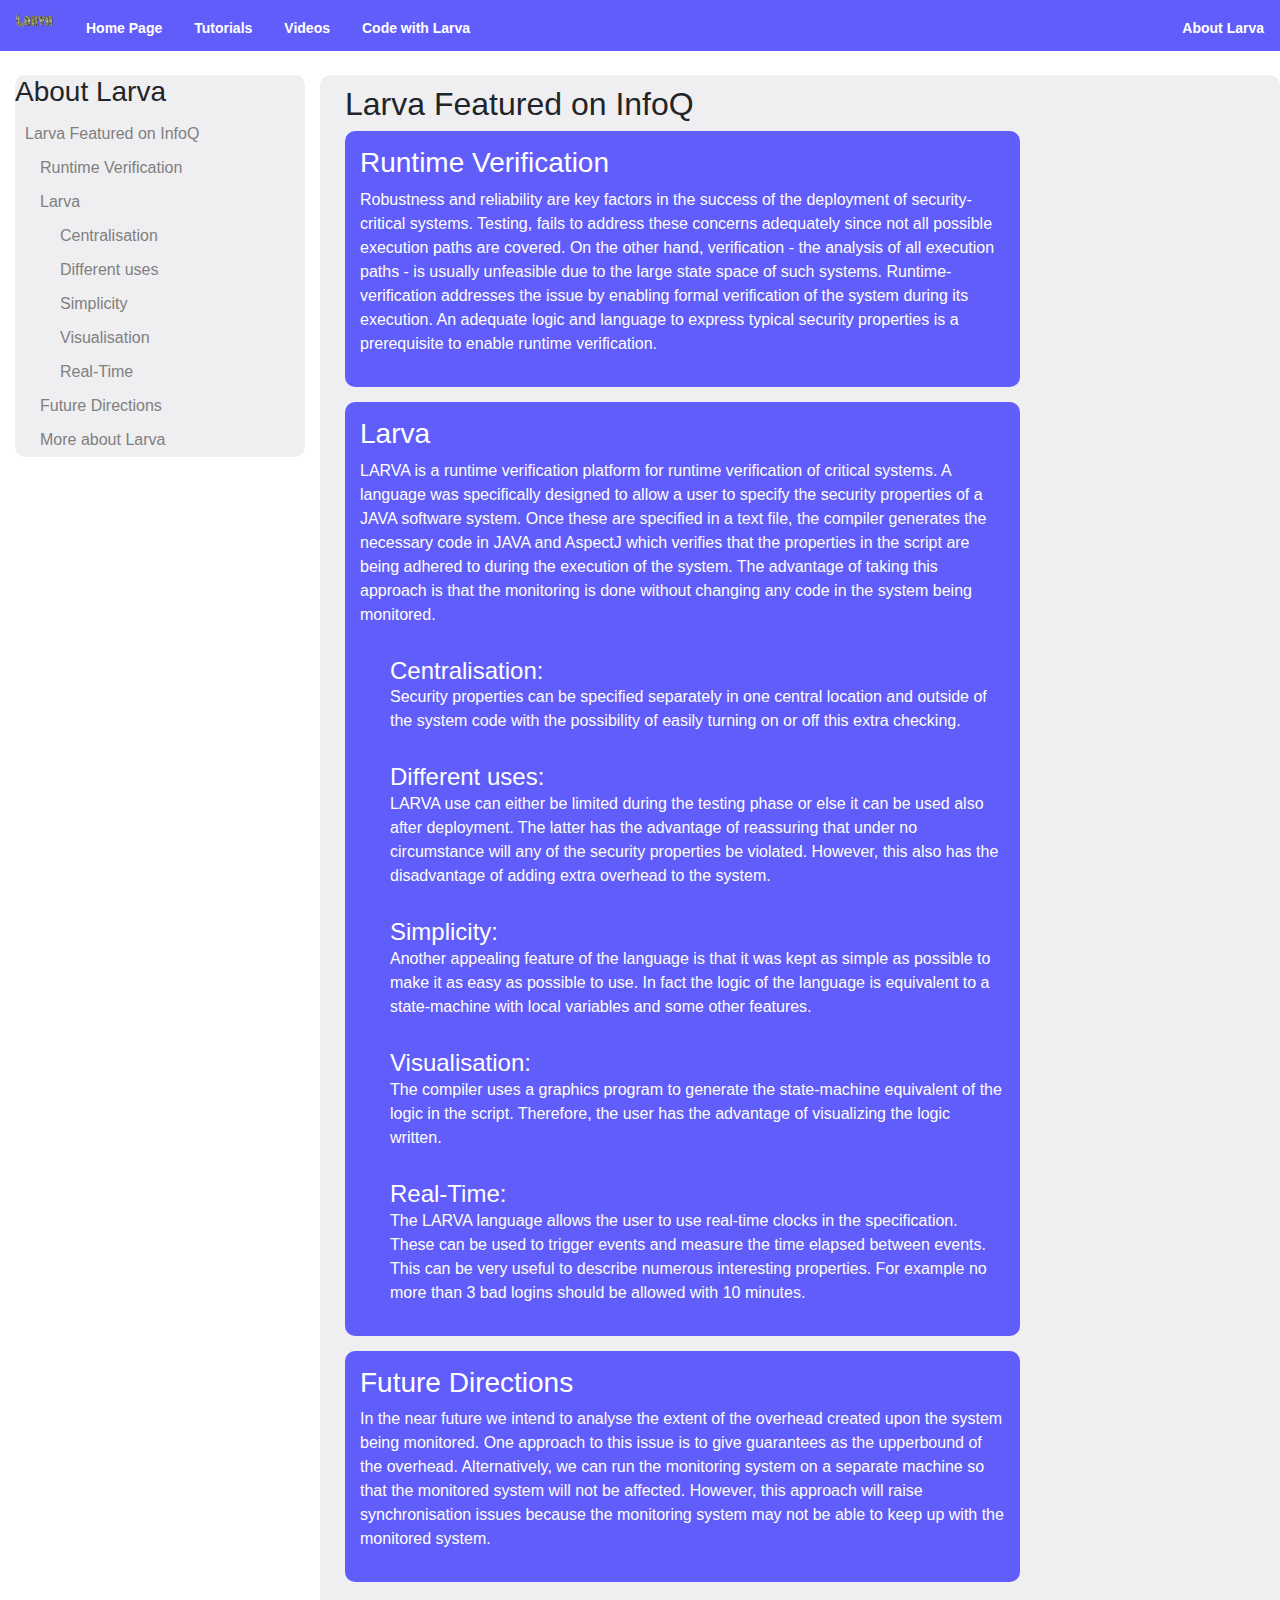
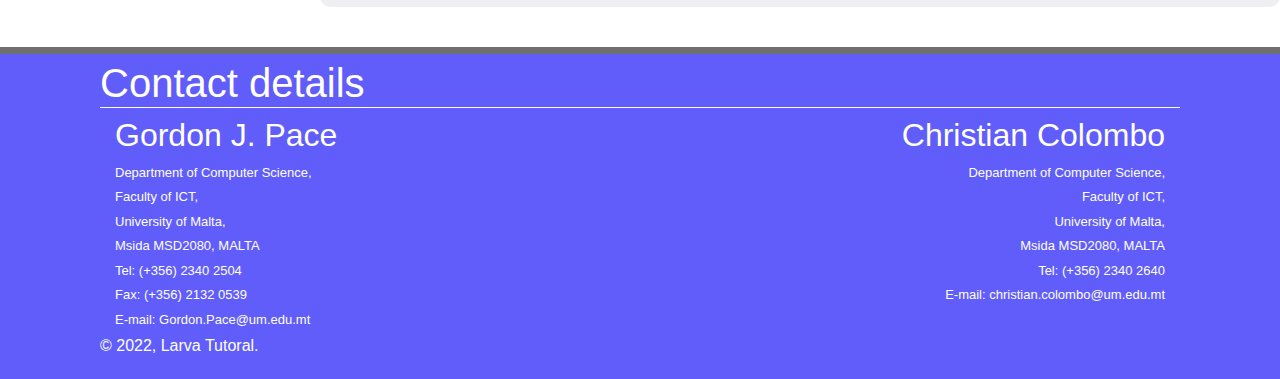
==== commit eb987f03: "Add files via upload" ====
--- a/html/about_larva.html
+++ b/html/about_larva.html
@@ -18,6 +18,7 @@
         <li><a class="l" href="index.html"> Home Page</a></li>
         <li><a class="l" href="tutorials.html"> Tutorials </a></li>
         <li><a class="l" href="videos.html"> Videos </a></li>
+        <li><a class="l" href="code_with_larva.html"> Code with Larva </a></li>
         <li><a class="r" href="about_larva.html"> About Larva </a></li>
     </ul>
 
@@ -39,9 +40,6 @@
                     <a class="third-row" href="#Real-Time"> Real-Time</a>
                     <a class="second-row" href="#Future Directions"> Future Directions</a>
                     <a class="second-row" href="#More about Larva"> More about Larva</a>
-                    <!-- <a class="second-row" href="#Introduction to Aspect-Oriented"> Aspect-Oriented</a>
-                    <a class="second-row" href="#Literature Review of Runtime Verification"> Review Runtime Verification</a>
-                    <a class="second-row" href="#Runtime Monitoring"> Runtime Monitoring</a> -->
                 </div>
             </div>
 
@@ -98,12 +96,6 @@
                         <p>In the near future we intend to analyse the extent of the overhead created upon the system being monitored. One approach to this issue is to give guarantees as the upperbound of the overhead. Alternatively, we can run the monitoring
                             system on a separate machine so that the monitored system will not be affected. However, this approach will raise synchronisation issues because the monitoring system may not be able to keep up with the monitored system.</p>
                     </div>
-
-                    <div class="block" id="More about Larva">
-                        <h3>More About Larva</h3>
-                        <p> If you want to learn more about Larva : <a href="http://staff.um.edu.mt/__data/assets/pdf_file/0015/327102/larva.pdf"> Click here</a> </p>
-                    </div>
-
                 </div>
             </div>
         </div>
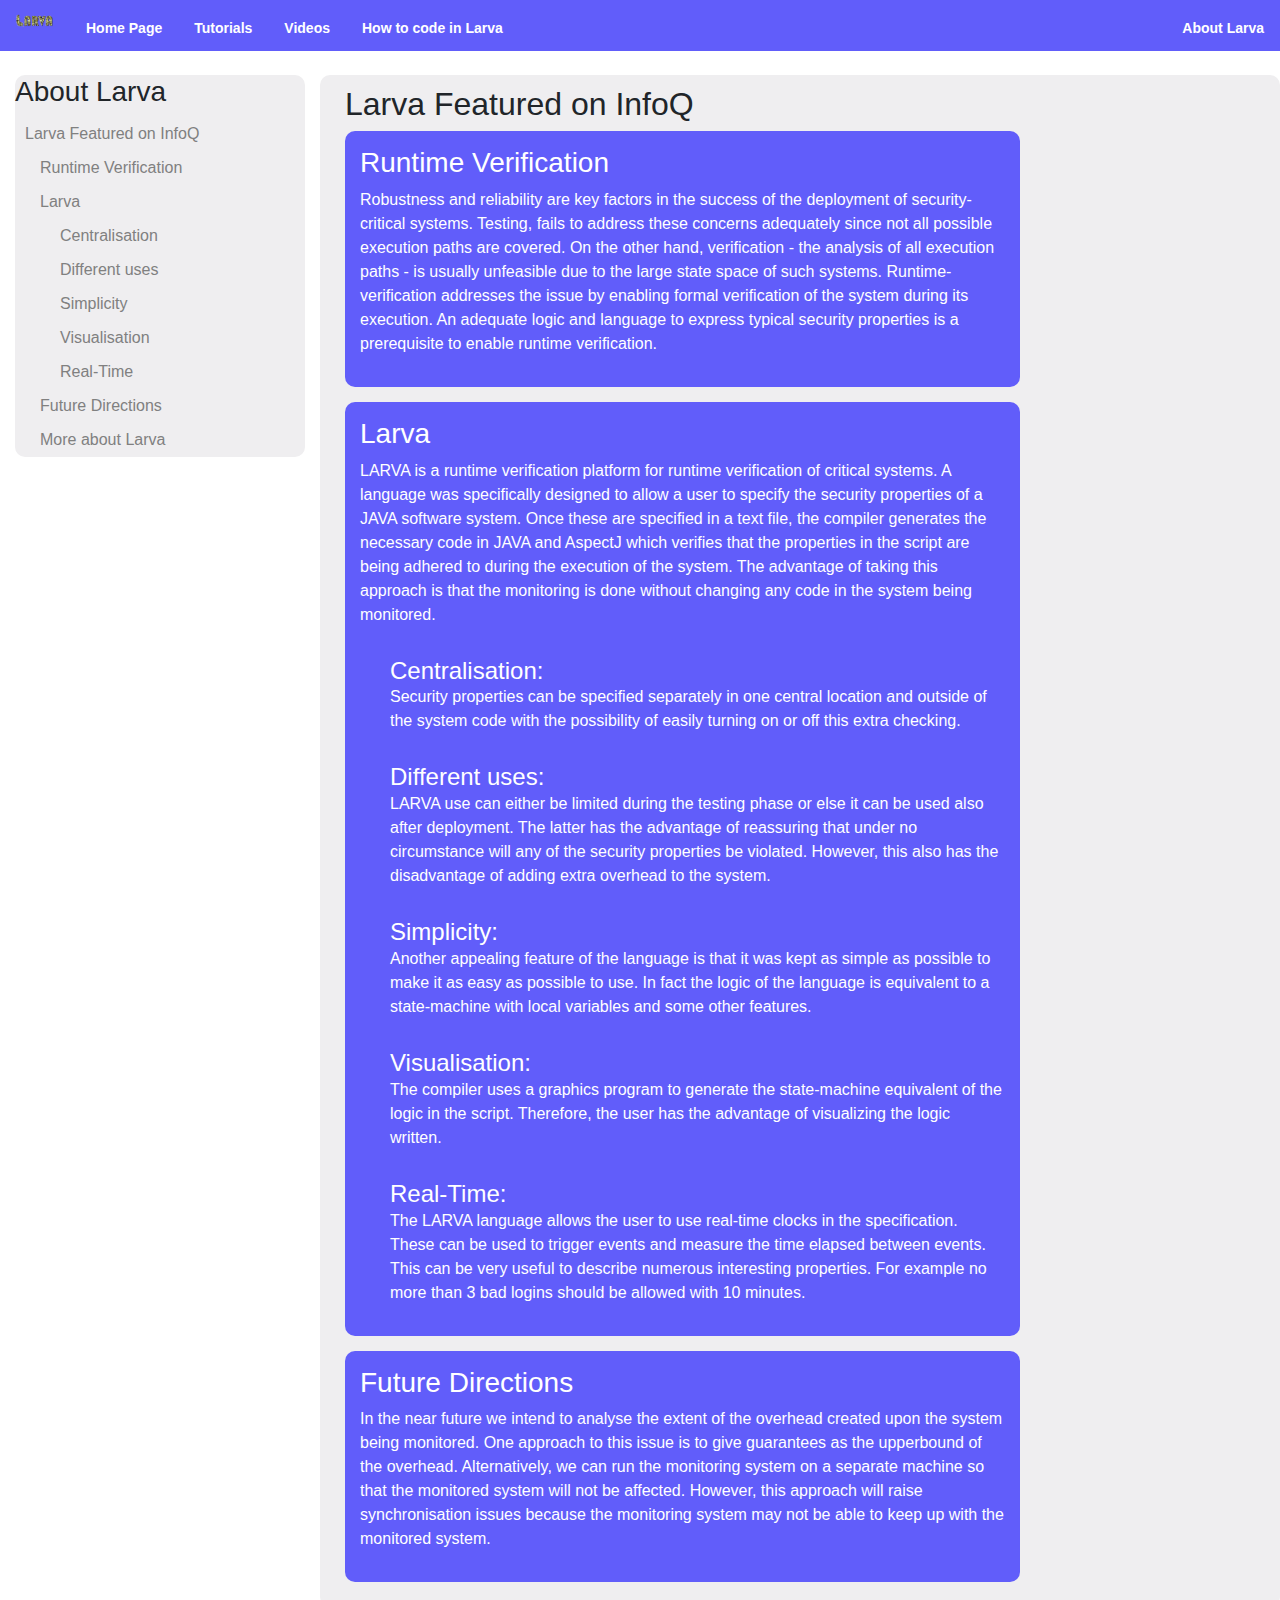
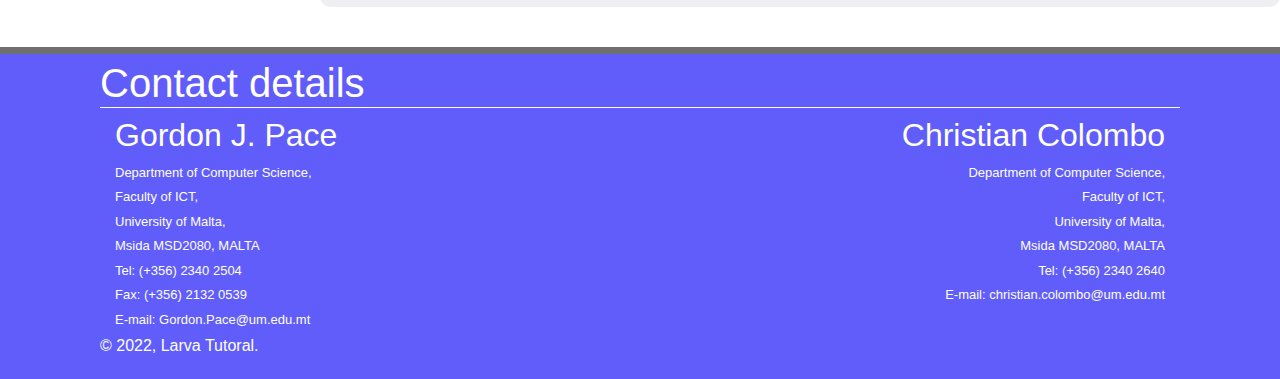
==== commit 13beb7af: "Add files via upload" ====
--- a/html/about_larva.html
+++ b/html/about_larva.html
@@ -18,7 +18,7 @@
         <li><a class="l" href="index.html"> Home Page</a></li>
         <li><a class="l" href="tutorials.html"> Tutorials </a></li>
         <li><a class="l" href="videos.html"> Videos </a></li>
-        <li><a class="l" href="code_with_larva.html"> Code with Larva </a></li>
+        <li><a class="l" href="code_with_larva.html"> How to code in Larva </a></li>
         <li><a class="r" href="about_larva.html"> About Larva </a></li>
     </ul>
 
